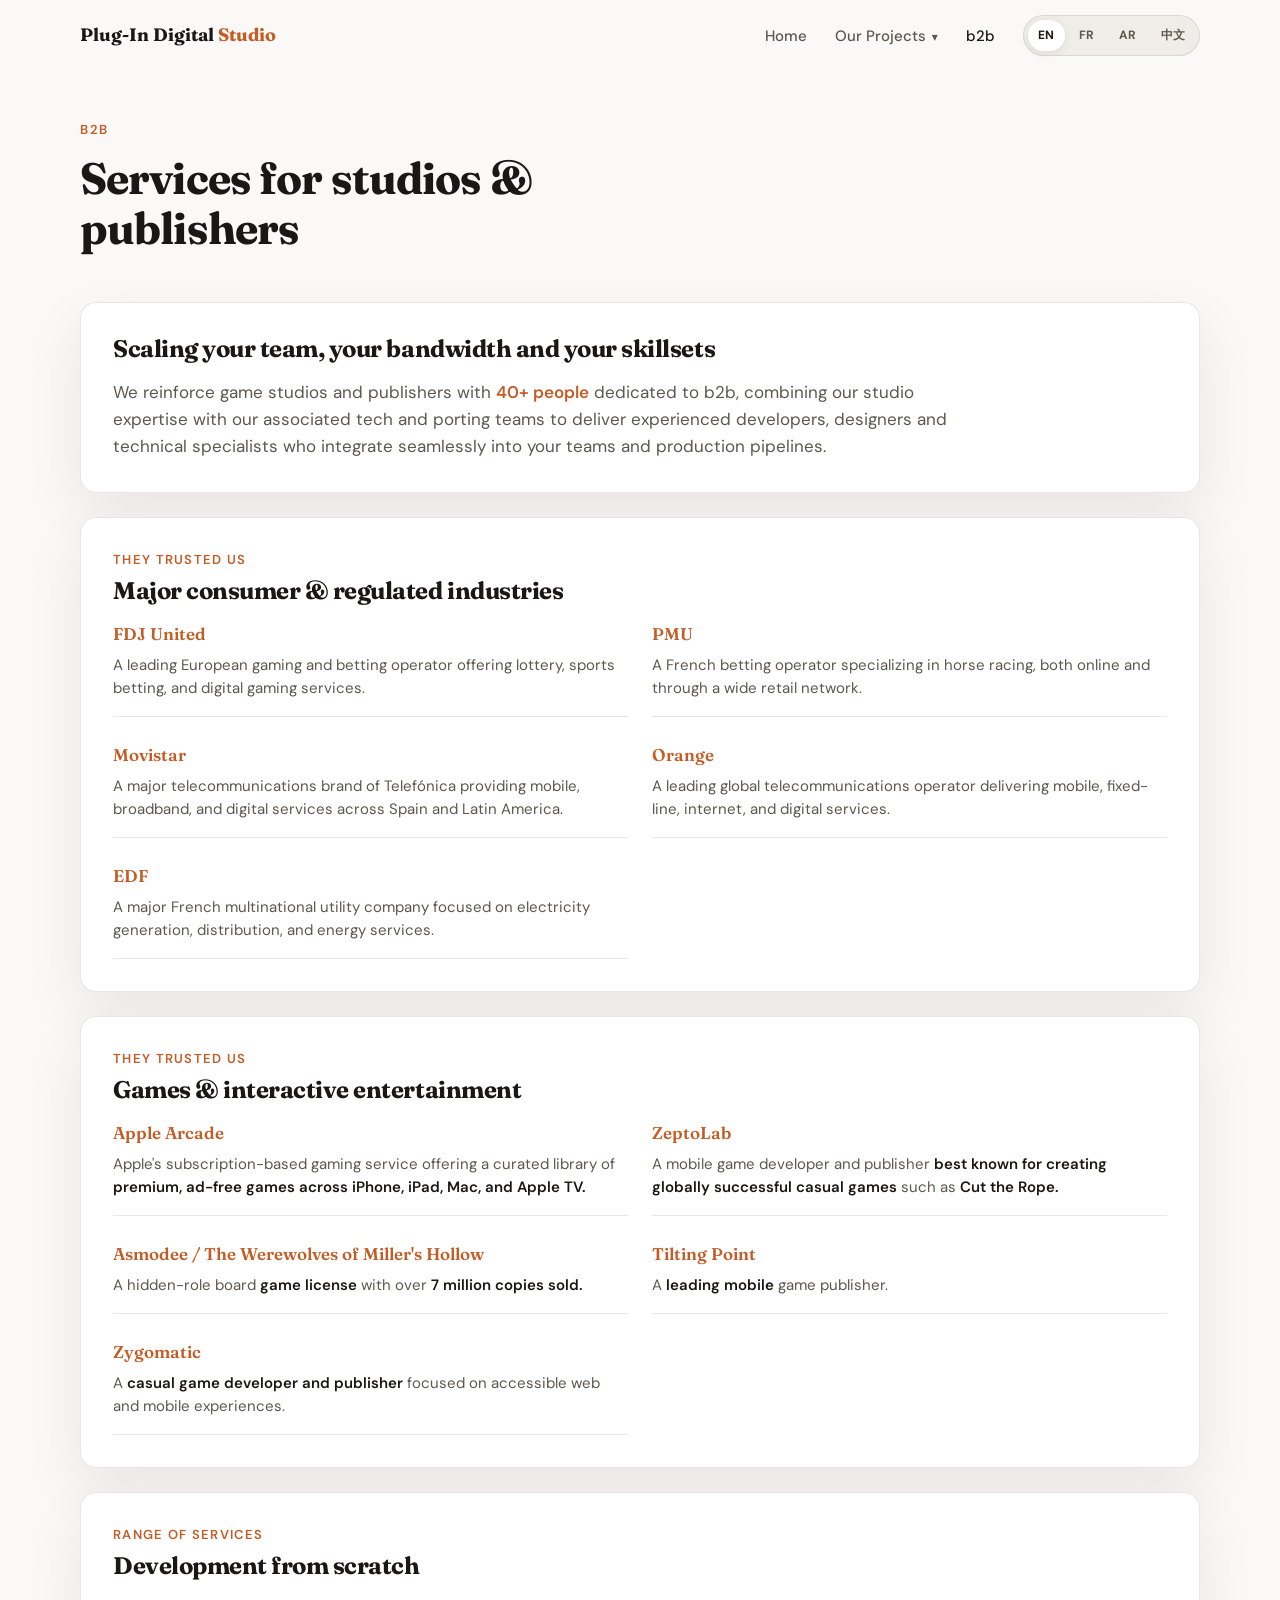
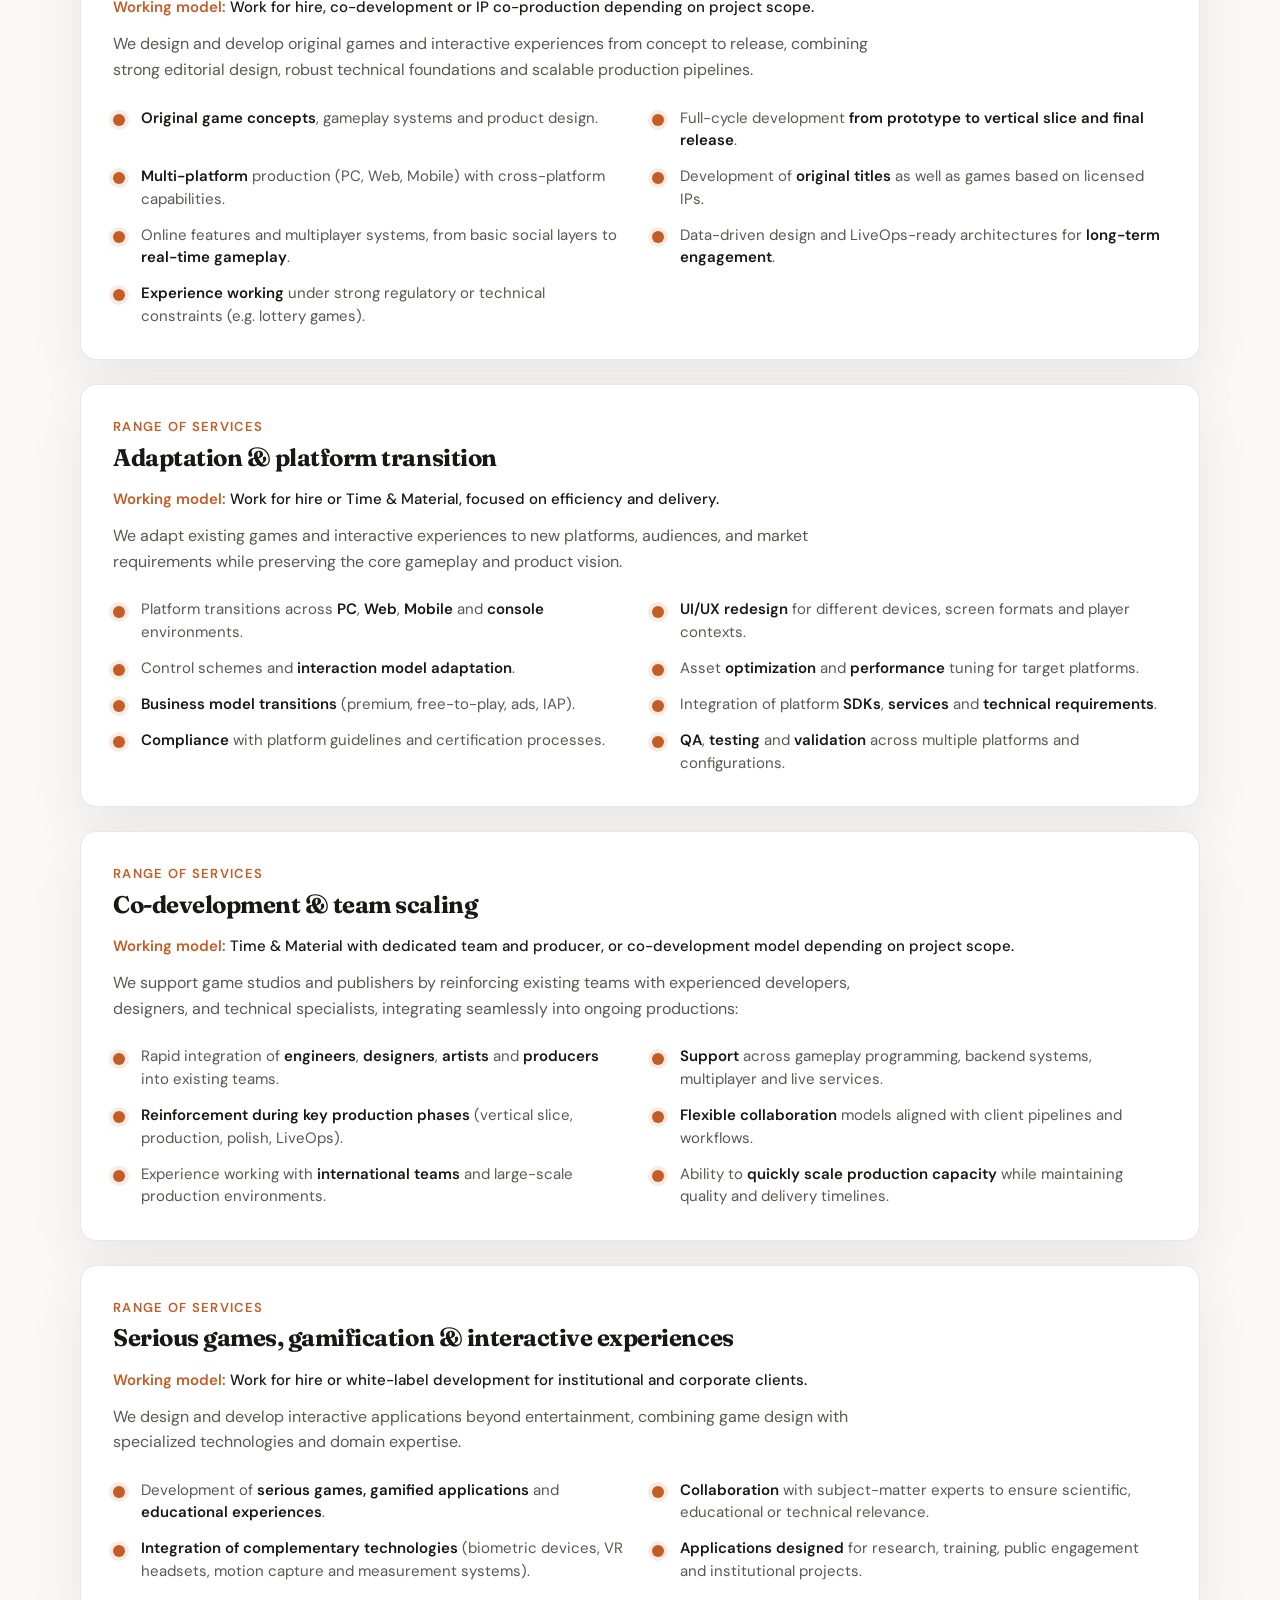
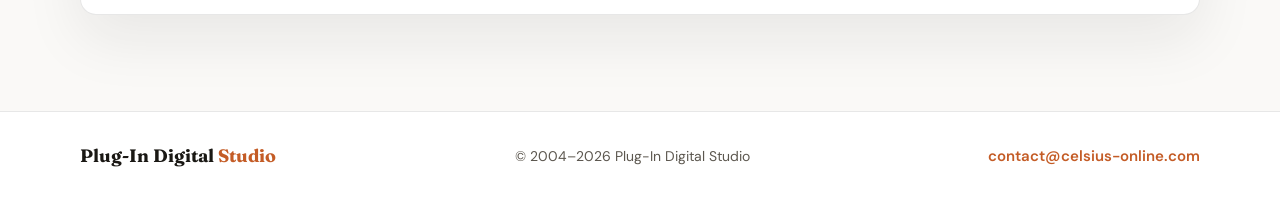
==== b2b.html @ a4745e7a "Add files via upload" ====
<!DOCTYPE html>
<html lang="en">
<head>
  <meta charset="UTF-8">
  <meta name="viewport" content="width=device-width, initial-scale=1.0">
  <meta name="description" content="Plug-In Digital Studio b2b — Services for studios and publishers.">
  <title>b2b — Plug-In Digital Studio</title>
  <link rel="preconnect" href="https://fonts.googleapis.com">
  <link rel="preconnect" href="https://fonts.gstatic.com" crossorigin>
  <link href="https://fonts.googleapis.com/css2?family=DM+Sans:ital,opsz,wght@0,9..40,400;0,9..40,500;0,9..40,600;0,9..40,700;1,9..40,400&family=Fraunces:opsz,wght@9..144,600;9..144,700&family=Noto+Sans+Arabic:wght@400;500;600;700&family=Noto+Sans+SC:wght@400;500;600;700&display=swap" rel="stylesheet">
  <link rel="stylesheet" href="styles.css">
</head>
<body class="page-b2b">
  <header class="header">
    <nav class="nav container">
      <a class="logo logo-b2b" href="index.html">Plug-In Digital <span>Studio</span></a>
      <button class="nav-toggle" aria-label="Menu" aria-expanded="false">
        <span></span>
        <span></span>
        <span></span>
      </button>
      <ul class="nav-links">
        <li><a href="index.html" data-i18n="nav.home">Home</a></li>
        <li class="nav-dropdown">
          <button class="nav-dropdown-toggle" type="button" aria-expanded="false" data-i18n="nav.projects">
            Our Projects
          </button>
          <ul class="nav-dropdown-menu">
            <li><a href="index.html#project-rk" data-i18n="projects.rk.title">Renaissance Kingdoms</a></li>
            <li><a href="index.html#project-mutants" data-i18n="projects.mutants.title">Mutants: Genetic Gladiators</a></li>
            <li><a href="index.html#project-werewolves" data-i18n="projects.werewolves.title">The Werewolves of Millers Hollow Online</a></li>
            <li><a href="index.html#project-masterchef" data-i18n="projects.masterchef.title">MasterChef: Let's Cook!</a></li>
            <li><a href="index.html#project-coming-soon" data-i18n="projects.coming.nav">Coming soon</a></li>
          </ul>
        </li>
        <li><a href="b2b.html" class="nav-current" aria-current="page">b2b</a></li>
        <li class="lang-switch" aria-label="Language">
          <button type="button" class="lang-btn" data-lang="en" aria-pressed="true">EN</button>
          <button type="button" class="lang-btn" data-lang="fr" aria-pressed="false">FR</button>
          <button type="button" class="lang-btn" data-lang="ar" aria-pressed="false">AR</button>
          <button type="button" class="lang-btn" data-lang="zh" aria-pressed="false">中文</button>
        </li>
      </ul>
    </nav>
  </header>

  <main>
    <section class="section page-b2b-main" id="b2b">
      <div class="container">
        <div class="section-header">
          <p class="eyebrow">b2b</p>
          <h2 data-i18n="b2b.heading">Services for studios &amp; publishers</h2>
        </div>

        <div class="b2b-list">
          <article class="b2b-card b2b-card-lead reveal">
            <h3 data-i18n="b2b.lead.title">Scaling your team, your bandwidth and your skillsets</h3>
            <p class="b2b-intro" data-i18n-html="b2b.lead.text">
              We reinforce game studios and publishers with <span class="text-accent">40+ people</span> dedicated to b2b,
              combining our studio expertise with our associated tech and porting teams to deliver experienced developers,
              designers and technical specialists who integrate seamlessly into your teams and production pipelines.
            </p>
          </article>

          <article class="b2b-card reveal">
            <p class="b2b-ref-label" data-i18n="b2b.refs.label">They trusted us</p>
            <h3 data-i18n="b2b.refs.industry.title">Major consumer &amp; regulated industries</h3>
            <ul class="b2b-refs">
              <li>
                <span class="b2b-ref-name">FDJ United</span>
                <p data-i18n="b2b.refs.industry.fdj">A leading European gaming and betting operator offering lottery, sports betting, and digital gaming services.</p>
              </li>
              <li>
                <span class="b2b-ref-name">PMU</span>
                <p data-i18n="b2b.refs.industry.pmu">A French betting operator specializing in horse racing, both online and through a wide retail network.</p>
              </li>
              <li>
                <span class="b2b-ref-name">Movistar</span>
                <p data-i18n="b2b.refs.industry.movistar">A major telecommunications brand of Telefónica providing mobile, broadband, and digital services across Spain and Latin America.</p>
              </li>
              <li>
                <span class="b2b-ref-name">Orange</span>
                <p data-i18n="b2b.refs.industry.orange">A leading global telecommunications operator delivering mobile, fixed-line, internet, and digital services.</p>
              </li>
              <li>
                <span class="b2b-ref-name">EDF</span>
                <p data-i18n="b2b.refs.industry.edf">A major French multinational utility company focused on electricity generation, distribution, and energy services.</p>
              </li>
            </ul>
          </article>

          <article class="b2b-card reveal">
            <p class="b2b-ref-label" data-i18n="b2b.refs.label">They trusted us</p>
            <h3 data-i18n="b2b.refs.games.title">Games &amp; interactive entertainment</h3>
            <ul class="b2b-refs">
              <li>
                <span class="b2b-ref-name">Apple Arcade</span>
                <p data-i18n-html="b2b.refs.games.arcade"></p>
              </li>
              <li>
                <span class="b2b-ref-name">ZeptoLab</span>
                <p data-i18n-html="b2b.refs.games.zeptolab"></p>
              </li>
              <li>
                <span class="b2b-ref-name">Asmodee / The Werewolves of Miller's Hollow</span>
                <p data-i18n-html="b2b.refs.games.asmodee"></p>
              </li>
              <li>
                <span class="b2b-ref-name">Tilting Point</span>
                <p data-i18n-html="b2b.refs.games.tilting"></p>
              </li>
              <li>
                <span class="b2b-ref-name">Zygomatic</span>
                <p data-i18n-html="b2b.refs.games.zygomatic"></p>
              </li>
            </ul>
          </article>

          <article class="b2b-card reveal">
            <p class="b2b-ref-label" data-i18n="b2b.services.label">Range of services</p>
            <h3 data-i18n="b2b.block1.title">Development from scratch</h3>
            <p class="b2b-model" data-i18n-html="b2b.block1.model"></p>
            <p class="b2b-intro" data-i18n="b2b.block1.intro"></p>
            <ul class="b2b-points">
              <li data-i18n-html="b2b.block1.p1"></li>
              <li data-i18n-html="b2b.block1.p2"></li>
              <li data-i18n-html="b2b.block1.p3"></li>
              <li data-i18n-html="b2b.block1.p4"></li>
              <li data-i18n-html="b2b.block1.p5"></li>
              <li data-i18n-html="b2b.block1.p6"></li>
              <li data-i18n-html="b2b.block1.p7"></li>
            </ul>
          </article>

          <article class="b2b-card reveal">
            <p class="b2b-ref-label" data-i18n="b2b.services.label">Range of services</p>
            <h3 data-i18n="b2b.block2.title">Adaptation &amp; platform transition</h3>
            <p class="b2b-model" data-i18n-html="b2b.block2.model"></p>
            <p class="b2b-intro" data-i18n="b2b.block2.intro"></p>
            <ul class="b2b-points">
              <li data-i18n-html="b2b.block2.p1"></li>
              <li data-i18n-html="b2b.block2.p2"></li>
              <li data-i18n-html="b2b.block2.p3"></li>
              <li data-i18n-html="b2b.block2.p4"></li>
              <li data-i18n-html="b2b.block2.p5"></li>
              <li data-i18n-html="b2b.block2.p6"></li>
              <li data-i18n-html="b2b.block2.p7"></li>
              <li data-i18n-html="b2b.block2.p8"></li>
            </ul>
          </article>

          <article class="b2b-card reveal">
            <p class="b2b-ref-label" data-i18n="b2b.services.label">Range of services</p>
            <h3 data-i18n="b2b.block3.title">Co-development &amp; team scaling</h3>
            <p class="b2b-model" data-i18n-html="b2b.block3.model"></p>
            <p class="b2b-intro" data-i18n="b2b.block3.intro"></p>
            <ul class="b2b-points">
              <li data-i18n-html="b2b.block3.p1"></li>
              <li data-i18n-html="b2b.block3.p2"></li>
              <li data-i18n-html="b2b.block3.p3"></li>
              <li data-i18n-html="b2b.block3.p4"></li>
              <li data-i18n-html="b2b.block3.p5"></li>
              <li data-i18n-html="b2b.block3.p6"></li>
            </ul>
          </article>

          <article class="b2b-card reveal">
            <p class="b2b-ref-label" data-i18n="b2b.services.label">Range of services</p>
            <h3 data-i18n="b2b.block4.title">Serious games, gamification &amp; interactive experiences</h3>
            <p class="b2b-model" data-i18n-html="b2b.block4.model"></p>
            <p class="b2b-intro" data-i18n="b2b.block4.intro"></p>
            <ul class="b2b-points">
              <li data-i18n-html="b2b.block4.p1"></li>
              <li data-i18n-html="b2b.block4.p2"></li>
              <li data-i18n-html="b2b.block4.p3"></li>
              <li data-i18n-html="b2b.block4.p4"></li>
            </ul>
          </article>
        </div>
      </div>
    </section>
  </main>

  <footer class="footer">
    <div class="container footer-inner">
      <a class="logo logo-b2b" href="index.html">Plug-In Digital <span>Studio</span></a>
      <p class="footer-copy">&copy; 2004–2026 Plug-In Digital Studio</p>
      <a class="footer-email" href="mailto:contact@celsius-online.com">contact@celsius-online.com</a>
    </div>
  </footer>

  <script src="locales-ar-zh.js"></script>
  <script src="script.js"></script>
</body>
</html>
---- styles.css ----
:root {
  --bg: #faf9f7;
  --bg-alt: #f0ede8;
  --surface: #ffffff;
  --text: #1a1814;
  --text-muted: #5c574f;
  --accent: #c45c26;
  --accent-dark: #9a4518;
  --accent-soft: rgba(196, 92, 38, 0.12);
  --border: rgba(26, 24, 20, 0.1);
  --shadow: 0 24px 60px rgba(26, 24, 20, 0.08);
  --radius: 16px;
  --font-sans: "DM Sans", system-ui, sans-serif;
  --font-display: "Fraunces", Georgia, serif;
  --container: min(1120px, calc(100% - 2.5rem));
  --header-h: 72px;
}

*,
*::before,
*::after {
  box-sizing: border-box;
}

html {
  scroll-behavior: smooth;
}

body {
  margin: 0;
  font-family: var(--font-sans);
  font-size: 1rem;
  line-height: 1.6;
  color: var(--text);
  background: var(--bg);
}

img {
  max-width: 100%;
  display: block;
}

a {
  color: inherit;
  text-decoration: none;
}

ul,
ol {
  list-style: none;
  margin: 0;
  padding: 0;
}

button {
  font: inherit;
}

.container {
  width: var(--container);
  margin-inline: auto;
}

.eyebrow {
  margin: 0 0 0.75rem;
  font-size: 0.8125rem;
  font-weight: 600;
  letter-spacing: 0.12em;
  text-transform: uppercase;
  color: var(--accent);
}

h1, h2, h3 {
  font-family: var(--font-display);
  line-height: 1.15;
  letter-spacing: -0.02em;
}

h1 {
  margin: 0;
  font-size: clamp(2.5rem, 6vw, 4.25rem);
  max-width: 16ch;
}

h2 {
  margin: 0;
  font-size: clamp(1.875rem, 4vw, 2.75rem);
  max-width: 20ch;
}

h3 {
  margin: 0 0 0.75rem;
  font-size: clamp(1.375rem, 3vw, 1.75rem);
}

p {
  margin: 0;
}

.section {
  padding: 6rem 0;
}

.section-alt {
  background: var(--bg-alt);
}

.section-header {
  margin-bottom: 3rem;
}

.section-lead {
  margin-top: 1rem;
  max-width: 58ch;
  color: var(--text-muted);
  font-size: 1.0625rem;
}

.btn {
  display: inline-flex;
  align-items: center;
  justify-content: center;
  gap: 0.5rem;
  padding: 0.875rem 1.5rem;
  border-radius: 999px;
  font-weight: 600;
  font-size: 0.9375rem;
  border: 1px solid transparent;
  cursor: pointer;
  transition: transform 0.2s ease, background 0.2s ease, border-color 0.2s ease, color 0.2s ease;
}

.btn:hover {
  transform: translateY(-2px);
}

.btn-primary {
  background: var(--accent);
  color: #fff;
}

.btn-primary:hover {
  background: var(--accent-dark);
}

.btn-ghost {
  background: transparent;
  border-color: var(--border);
  color: var(--text);
}

.btn-ghost:hover {
  border-color: var(--text);
}

.header {
  position: fixed;
  inset: 0 0 auto;
  z-index: 100;
  height: var(--header-h);
  background: rgba(250, 249, 247, 0.92);
  backdrop-filter: blur(12px);
  border-bottom: 1px solid transparent;
  transition: border-color 0.2s ease, box-shadow 0.2s ease;
}

.header.scrolled {
  border-color: var(--border);
  box-shadow: 0 8px 30px rgba(26, 24, 20, 0.04);
}

.nav {
  display: flex;
  align-items: center;
  justify-content: space-between;
  height: 100%;
}

.logo {
  font-family: var(--font-display);
  font-size: 1.375rem;
  font-weight: 700;
}

.logo span {
  color: var(--accent);
}

.text-accent {
  color: var(--accent);
  font-weight: 600;
}

.logo-b2b {
  font-size: 1.125rem;
  line-height: 1.25;
}

.nav-links {
  display: flex;
  align-items: center;
  gap: 1.75rem;
}

.nav-links > li > a,
.nav-dropdown-toggle {
  font-size: 0.9375rem;
  font-weight: 500;
  color: var(--text-muted);
  background: none;
  border: none;
  cursor: pointer;
  padding: 0;
  transition: color 0.2s ease;
}

.nav-links > li > a:hover,
.nav-dropdown-toggle:hover {
  color: var(--text);
}

.nav-dropdown {
  position: relative;
}

.nav-dropdown-toggle::after {
  content: "▾";
  margin-left: 0.35rem;
  font-size: 0.75rem;
}

.nav-dropdown-menu {
  position: absolute;
  top: 100%;
  left: 50%;
  transform: translateX(-50%);
  min-width: 280px;
  padding: 0.75rem 0.5rem 0.5rem;
  background: transparent;
  border: none;
  border-radius: 0;
  box-shadow: none;
  opacity: 0;
  pointer-events: none;
  transition: opacity 0.2s ease;
}

.nav-dropdown-menu::before {
  content: "";
  position: absolute;
  top: 0;
  left: 0;
  right: 0;
  height: 0.75rem;
}

.nav-dropdown-menu li {
  background: var(--surface);
  border: 1px solid var(--border);
  border-radius: 12px;
  box-shadow: var(--shadow);
  overflow: hidden;
}

.nav-dropdown.open .nav-dropdown-menu,
.nav-dropdown.is-hover .nav-dropdown-menu {
  opacity: 1;
  pointer-events: auto;
}

.nav-dropdown-menu a {
  display: block;
  padding: 0.75rem 1rem;
  border-radius: 8px;
  font-size: 0.875rem;
  color: var(--text-muted);
  transition: background 0.2s ease, color 0.2s ease;
}

.nav-dropdown-menu a:hover {
  background: var(--accent-soft);
  color: var(--text);
}

.lang-switch {
  display: flex;
  gap: 0.25rem;
  padding: 0.25rem;
  background: var(--bg-alt);
  border-radius: 999px;
  border: 1px solid var(--border);
}

.lang-btn {
  padding: 0.35rem 0.65rem;
  border: none;
  border-radius: 999px;
  background: transparent;
  color: var(--text-muted);
  font-size: 0.75rem;
  font-weight: 700;
  cursor: pointer;
  transition: background 0.2s ease, color 0.2s ease;
}

.lang-btn.active {
  background: var(--surface);
  color: var(--text);
  box-shadow: 0 2px 8px rgba(26, 24, 20, 0.08);
}

.nav-toggle {
  display: none;
  flex-direction: column;
  gap: 5px;
  padding: 0.5rem;
  background: none;
  border: none;
  cursor: pointer;
}

.nav-toggle span {
  display: block;
  width: 22px;
  height: 2px;
  background: var(--text);
  border-radius: 2px;
  transition: transform 0.2s ease, opacity 0.2s ease;
}

.hero {
  position: relative;
  min-height: 100vh;
  display: flex;
  align-items: center;
  padding-top: var(--header-h);
  overflow: hidden;
}

.hero-bg {
  position: absolute;
  inset: 0;
  background:
    radial-gradient(circle at 80% 20%, rgba(196, 92, 38, 0.18), transparent 45%),
    radial-gradient(circle at 10% 80%, rgba(26, 24, 20, 0.06), transparent 40%),
    linear-gradient(180deg, #fff 0%, var(--bg) 100%);
  pointer-events: none;
}

.hero-content {
  position: relative;
  padding: 4rem 0 5rem;
}

.hero-slides {
  position: relative;
  min-height: clamp(6rem, 18vw, 9rem);
  margin-bottom: 1.25rem;
}

.hero-slide {
  position: absolute;
  inset: 0;
  opacity: 0;
  transform: translateY(12px);
  transition: opacity 0.6s ease, transform 0.6s ease;
}

.hero-slide.active {
  opacity: 1;
  transform: translateY(0);
}

.hero-text {
  max-width: 58ch;
  margin-bottom: 2rem;
  font-size: 1.0625rem;
  color: var(--text-muted);
}

.hero-actions {
  display: flex;
  flex-wrap: wrap;
  gap: 1rem;
  margin-bottom: 4rem;
}

.hero-stats {
  display: grid;
  grid-template-columns: repeat(3, minmax(0, 1fr));
  gap: 1.5rem;
  max-width: 720px;
  padding-top: 2rem;
  border-top: 1px solid var(--border);
}

.stat strong {
  display: block;
  font-family: var(--font-display);
  font-size: 2rem;
  line-height: 1;
  margin-bottom: 0.35rem;
}

.stat span {
  font-size: 0.875rem;
  color: var(--text-muted);
}

.project-list {
  display: grid;
  gap: 0;
}

.project-card {
  padding: 4rem 0;
  border-top: 1px solid var(--border);
}

.project-card-alt {
  background: var(--bg-alt);
}

.project-visual {
  position: relative;
  min-height: 320px;
  margin-bottom: 2rem;
  background-size: cover;
  background-position: center;
  display: flex;
  align-items: center;
  justify-content: center;
}

.project-visual::after {
  content: "";
  position: absolute;
  inset: 0;
  background: linear-gradient(180deg, rgba(26, 24, 20, 0.15), rgba(26, 24, 20, 0.55));
}

.project-logo {
  position: relative;
  z-index: 1;
  max-height: 120px;
  width: auto;
  filter: drop-shadow(0 8px 24px rgba(0, 0, 0, 0.35));
}

.project-visual-cover {
  background-size: cover;
  background-position: center center;
}

.project-visual-cover::after {
  background: linear-gradient(180deg, rgba(26, 24, 20, 0.05), rgba(26, 24, 20, 0.35));
}

.project-visual-soon {
  background-image: url("img/project-coming-soon.png");
  background-size: cover;
  background-position: center top;
}

.soon-badge {
  position: relative;
  z-index: 1;
  padding: 0.5rem 1rem;
  border-radius: 999px;
  background: rgba(255, 255, 255, 0.12);
  border: 1px solid rgba(255, 255, 255, 0.2);
  color: #fff;
  font-size: 0.8125rem;
  font-weight: 700;
  letter-spacing: 0.08em;
  text-transform: uppercase;
}

.project-body {
  max-width: 720px;
}

.project-tag {
  margin-bottom: 0.75rem;
  font-size: 0.8125rem;
  font-weight: 600;
  letter-spacing: 0.06em;
  text-transform: uppercase;
  color: var(--accent);
}

.project-body p {
  margin-bottom: 1.5rem;
  color: var(--text-muted);
}

.project-stats {
  margin-bottom: 1.5rem !important;
  padding: 1rem 1.25rem;
  border-left: 3px solid var(--accent);
  background: var(--accent-soft);
  font-weight: 600;
  font-size: 0.9375rem;
  color: var(--text) !important;
}

.project-body > .project-stats:last-child {
  margin-bottom: 0 !important;
}

.page-b2b-main {
  padding-top: calc(var(--header-h) + 3rem);
}

.nav-current {
  color: var(--text) !important;
  font-weight: 600;
}

.coming-hook {
  font-size: 1.25rem;
  font-weight: 600;
  color: var(--text) !important;
  font-family: var(--font-display);
}

.project-coming-soon {
  background: var(--surface);
}

.timeline {
  position: relative;
  display: grid;
  gap: 0;
  max-width: 760px;
}

.timeline::before {
  content: "";
  position: absolute;
  left: 4.5rem;
  top: 0.75rem;
  bottom: 0.75rem;
  width: 2px;
  background: var(--border);
}

.timeline-item {
  display: grid;
  grid-template-columns: 5rem 1fr;
  gap: 1.5rem;
  padding: 1.25rem 0;
}

.timeline-item time {
  font-family: var(--font-display);
  font-size: 1.125rem;
  font-weight: 700;
  color: var(--accent);
  text-align: right;
  padding-top: 0.1rem;
}

.timeline-item p {
  position: relative;
  padding-left: 1.5rem;
  color: var(--text-muted);
}

.timeline-item p a {
  color: var(--accent);
  font-weight: 600;
  transition: color 0.2s ease;
}

.timeline-item p a:hover {
  color: var(--accent-dark);
}

.timeline-item p::before {
  content: "";
  position: absolute;
  left: -0.45rem;
  top: 0.55rem;
  width: 0.65rem;
  height: 0.65rem;
  border-radius: 50%;
  background: var(--accent);
  box-shadow: 0 0 0 4px var(--accent-soft);
}

.b2b-card-lead .b2b-intro {
  margin-bottom: 0;
  font-size: 1.0625rem;
}

.b2b-refs {
  display: grid;
  grid-template-columns: repeat(2, minmax(0, 1fr));
  gap: 1.5rem;
  list-style: none;
  margin: 0;
  padding: 0;
}

.b2b-refs li {
  padding-bottom: 1rem;
  border-bottom: 1px solid var(--border);
}

.b2b-ref-name {
  display: block;
  margin-bottom: 0.4rem;
  font-family: var(--font-display);
  font-size: 1.0625rem;
  font-weight: 600;
  color: var(--accent);
}

.b2b-refs p {
  margin: 0;
  font-size: 0.9375rem;
  line-height: 1.55;
  color: var(--text-muted);
}

.b2b-refs strong {
  color: var(--text);
  font-weight: 600;
}

@media (max-width: 720px) {
  .b2b-refs {
    grid-template-columns: 1fr;
  }
}

.b2b-list {
  display: grid;
  gap: 1.5rem;
}

.b2b-card {
  background: var(--surface);
  border: 1px solid var(--border);
  border-radius: var(--radius);
  padding: 2rem;
  box-shadow: var(--shadow);
  transition: transform 0.25s ease, border-color 0.25s ease;
}

.b2b-card:hover {
  transform: translateY(-4px);
  border-color: rgba(196, 92, 38, 0.25);
}

.b2b-ref-label {
  margin: 0 0 0.35rem;
  font-size: 0.8125rem;
  font-weight: 600;
  letter-spacing: 0.1em;
  text-transform: uppercase;
  color: var(--accent);
}

.b2b-card h3 {
  margin-bottom: 1rem;
  font-size: clamp(1.25rem, 2.5vw, 1.5rem);
}

.b2b-model {
  margin-bottom: 0.75rem;
  font-size: 0.9375rem;
  font-weight: 500;
  color: var(--text);
}

.b2b-model strong {
  color: var(--accent);
  font-weight: 600;
}

.b2b-intro {
  margin-bottom: 1.5rem;
  max-width: 72ch;
  color: var(--text-muted);
}

.b2b-points {
  display: grid;
  grid-template-columns: repeat(2, minmax(0, 1fr));
  gap: 0.85rem 1.5rem;
}

.b2b-points li {
  position: relative;
  padding-left: 1.75rem;
  font-size: 0.9375rem;
  color: var(--text-muted);
  line-height: 1.5;
}

.b2b-points li::before {
  content: "";
  position: absolute;
  left: 0;
  top: 0.45rem;
  width: 0.75rem;
  height: 0.75rem;
  border-radius: 50%;
  background: var(--accent);
  box-shadow: 0 0 0 4px var(--accent-soft);
}

.b2b-points strong {
  color: var(--text);
  font-weight: 600;
}

@media (max-width: 720px) {
  .b2b-points {
    grid-template-columns: 1fr;
  }
}

.footer {
  padding: 2rem 0;
  border-top: 1px solid var(--border);
  background: var(--surface);
}

.footer-inner {
  display: flex;
  flex-wrap: wrap;
  align-items: center;
  justify-content: space-between;
  gap: 1rem;
}

.footer-copy {
  font-size: 0.875rem;
  color: var(--text-muted);
}

.footer-email {
  font-size: 0.9375rem;
  font-weight: 600;
  color: var(--accent);
  transition: color 0.2s ease;
}

.footer-email:hover {
  color: var(--accent-dark);
}

.reveal {
  opacity: 0;
  transform: translateY(24px);
  transition: opacity 0.6s ease, transform 0.6s ease;
}

.reveal.visible {
  opacity: 1;
  transform: translateY(0);
}

@media (max-width: 960px) {
  .hero-stats {
    grid-template-columns: 1fr;
    max-width: none;
  }

  .project-visual {
    min-height: 240px;
  }

  .timeline::before {
    left: 3.5rem;
  }

  .timeline-item {
    grid-template-columns: 4rem 1fr;
    gap: 1rem;
  }
}

@media (max-width: 720px) {
  .nav-toggle {
    display: flex;
  }

  .nav-links {
    position: fixed;
    inset: var(--header-h) 0 auto;
    flex-direction: column;
    align-items: stretch;
    gap: 0;
    padding: 1rem;
    background: rgba(250, 249, 247, 0.98);
    border-bottom: 1px solid var(--border);
    transform: translateY(-120%);
    opacity: 0;
    pointer-events: none;
    transition: transform 0.25s ease, opacity 0.25s ease;
  }

  .nav-links.open {
    transform: translateY(0);
    opacity: 1;
    pointer-events: auto;
  }

  .nav-links > li {
    border-bottom: 1px solid var(--border);
  }

  .nav-links > li > a,
  .nav-dropdown-toggle {
    display: block;
    padding: 1rem 0.5rem;
    width: 100%;
    text-align: left;
  }

  .nav-dropdown-menu {
    position: static;
    transform: none;
    opacity: 1;
    pointer-events: auto;
    box-shadow: none;
    border: none;
    padding: 0 0 0.5rem 1rem;
    min-width: 0;
    display: none;
    background: transparent;
  }

  .nav-dropdown-menu::before {
    display: none;
  }

  .nav-dropdown-menu li {
    background: none;
    border: none;
    box-shadow: none;
    border-radius: 0;
    overflow: visible;
  }

  .nav-dropdown.open .nav-dropdown-menu {
    display: block;
  }

  .lang-switch {
    align-self: flex-start;
    margin: 0.5rem;
  }

  .nav-toggle[aria-expanded="true"] span:nth-child(1) {
    transform: translateY(7px) rotate(45deg);
  }

  .nav-toggle[aria-expanded="true"] span:nth-child(2) {
    opacity: 0;
  }

  .nav-toggle[aria-expanded="true"] span:nth-child(3) {
    transform: translateY(-7px) rotate(-45deg);
  }

  .section {
    padding: 4.5rem 0;
  }

  .footer-inner {
    flex-direction: column;
    text-align: center;
  }
}

@media (hover: none), (pointer: coarse) {
  .nav-dropdown.is-hover .nav-dropdown-menu {
    opacity: 0;
    pointer-events: none;
  }

  .nav-dropdown.open .nav-dropdown-menu {
    opacity: 1;
    pointer-events: auto;
  }
}

html[lang="ar"] body,
html[lang="ar"] h1,
html[lang="ar"] h2,
html[lang="ar"] h3 {
  font-family: "Noto Sans Arabic", "DM Sans", system-ui, sans-serif;
}

html[lang="zh-CN"] body,
html[lang="zh-CN"] h1,
html[lang="zh-CN"] h2,
html[lang="zh-CN"] h3 {
  font-family: "Noto Sans SC", "DM Sans", system-ui, sans-serif;
}

html[dir="rtl"] .header,
html[dir="rtl"] .header .nav,
html[dir="rtl"] .header .nav-links,
html[dir="rtl"] .header .nav-dropdown-menu {
  direction: ltr;
}

html[dir="rtl"] .header .nav-links > li > a,
html[dir="rtl"] .header .nav-dropdown-toggle {
  text-align: left;
}

html[dir="rtl"] .timeline::before {
  left: auto;
  right: 4.5rem;
}

html[dir="rtl"] .timeline-item {
  grid-template-columns: 5rem 1fr;
}

html[dir="rtl"] .timeline-item time {
  text-align: left;
}

html[dir="rtl"] .timeline-item p {
  padding-left: 0;
  padding-right: 1.5rem;
}

html[dir="rtl"] .timeline-item p::before {
  left: auto;
  right: -0.45rem;
}

html[dir="rtl"] .b2b-points li,
html[dir="rtl"] .check-list li {
  padding-left: 0;
  padding-right: 1.75rem;
}

html[dir="rtl"] .b2b-points li::before {
  left: auto;
  right: 0;
}

html[dir="rtl"] .project-stats {
  border-left: none;
  border-right: 3px solid var(--accent);
}

html[dir="rtl"] .lang-btn[data-lang="zh"] {
  font-family: "Noto Sans SC", sans-serif;
}

@media (max-width: 960px) {
  html[dir="rtl"] .timeline::before {
    right: 3.5rem;
  }

  html[dir="rtl"] .timeline-item {
    grid-template-columns: 4rem 1fr;
  }
}

@media (max-width: 720px) {
  html[dir="rtl"] .header .nav-links > li > a,
  html[dir="rtl"] .header .nav-dropdown-toggle {
    text-align: left;
  }

  .lang-switch {
    flex-wrap: wrap;
  }

  .lang-btn {
    padding: 0.3rem 0.5rem;
    font-size: 0.6875rem;
  }
}
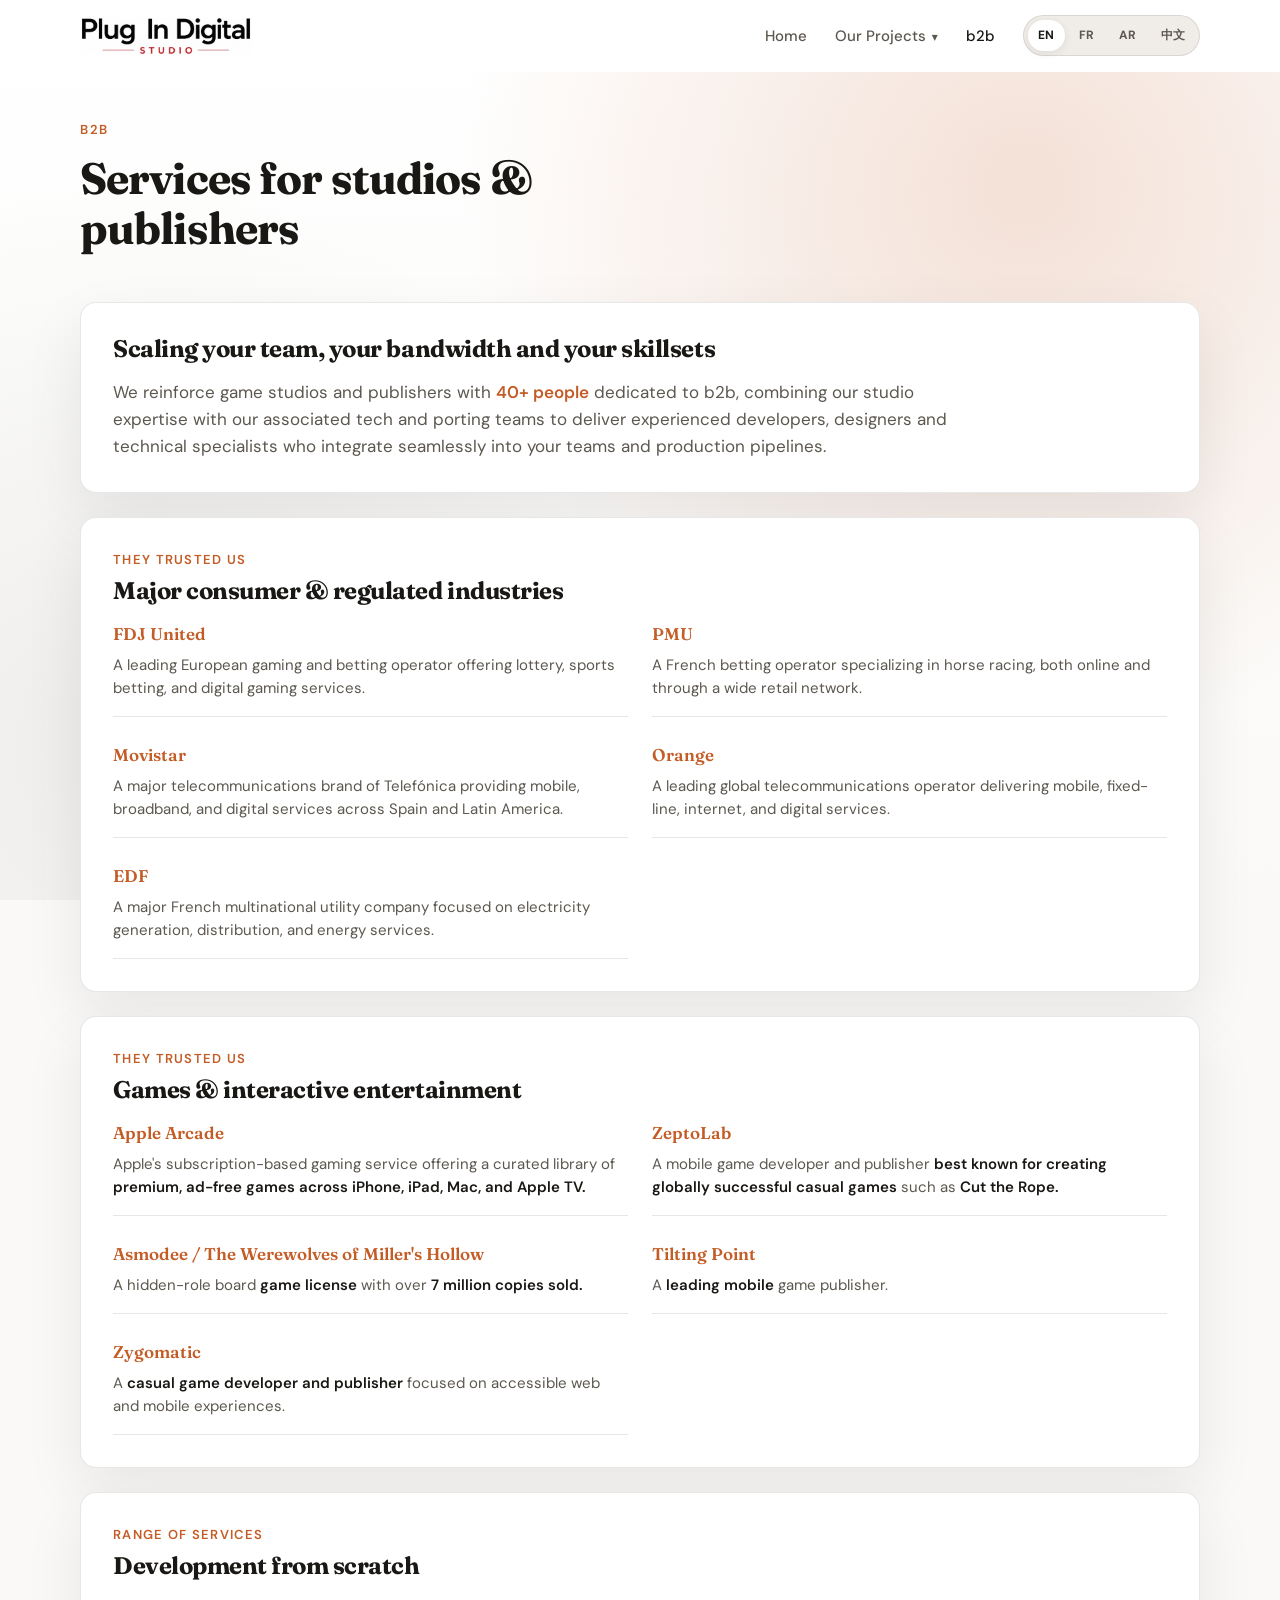
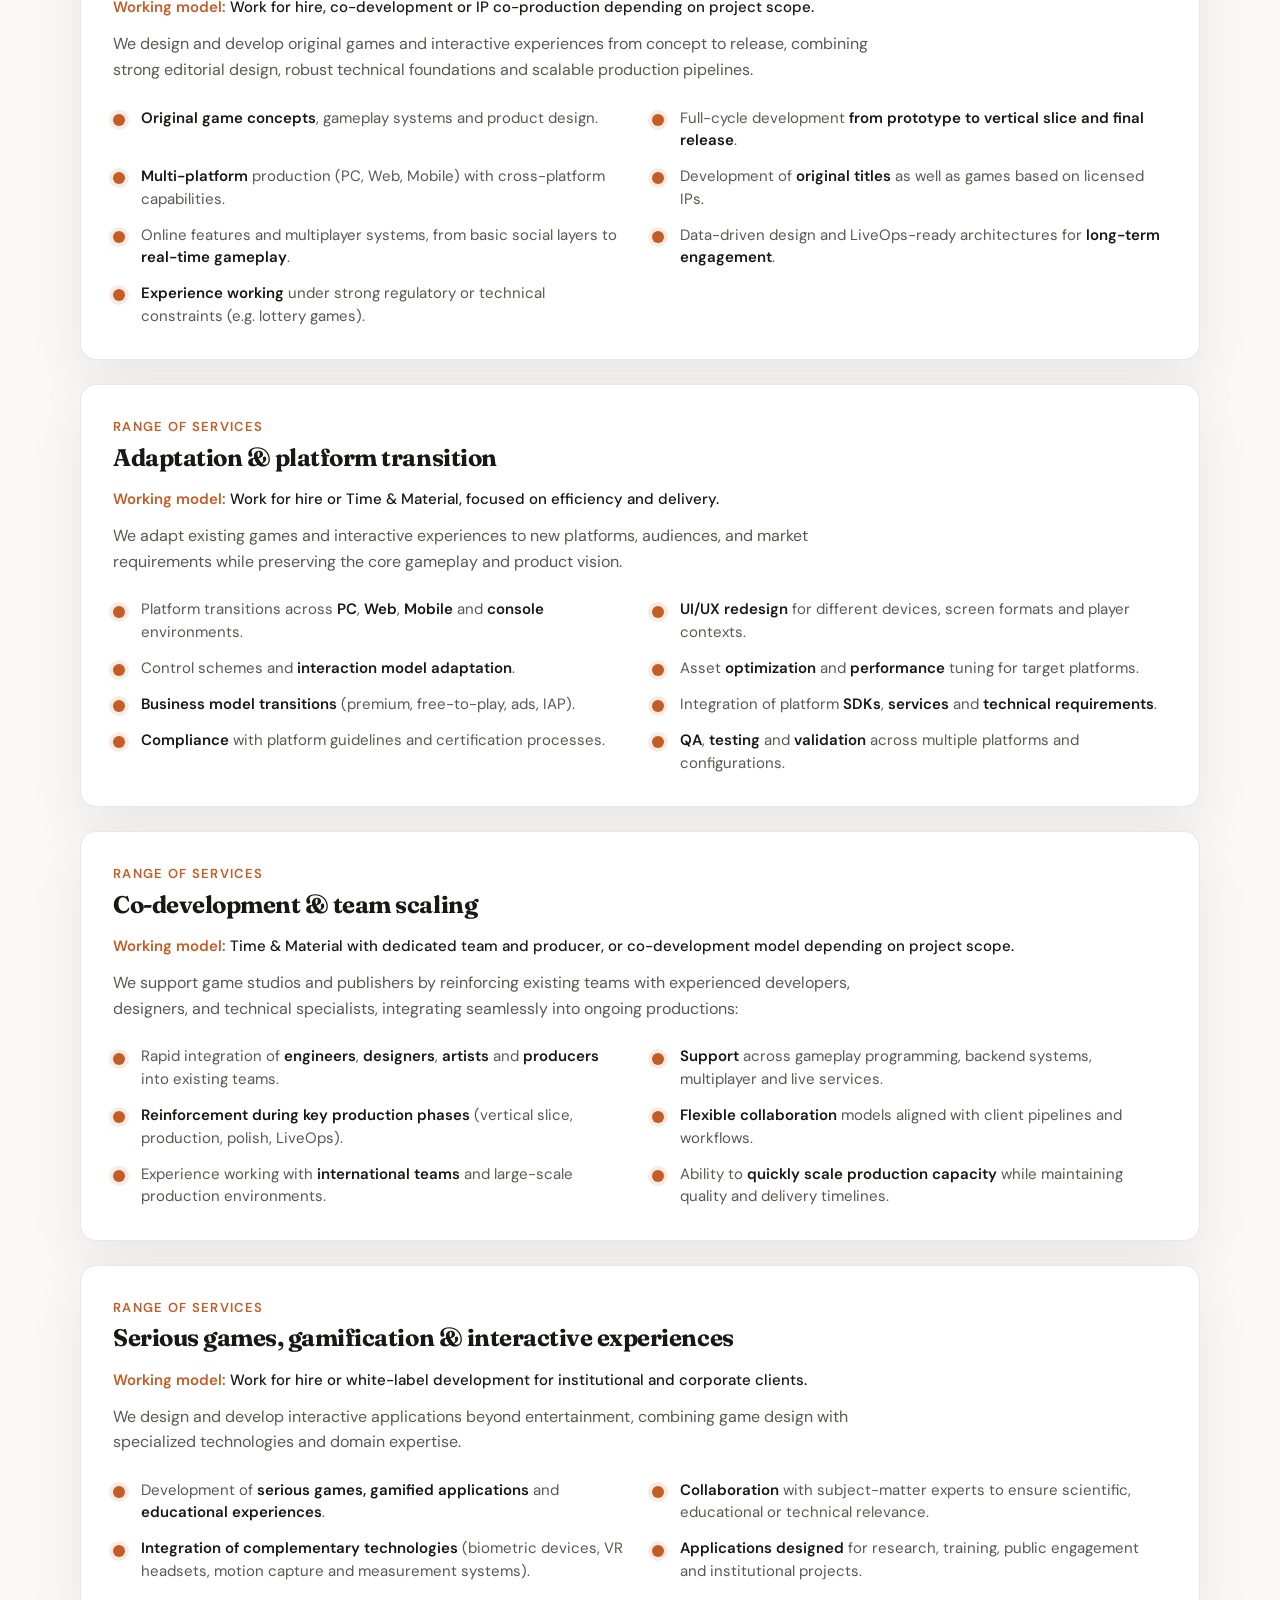
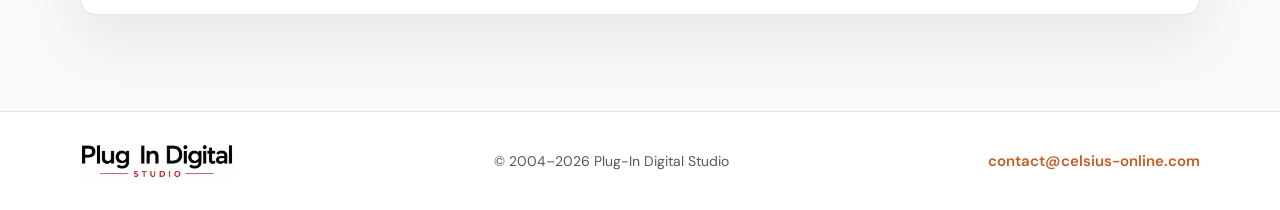
==== commit 708a9f52: "Add files via upload" ====
--- a/b2b.html
+++ b/b2b.html
@@ -13,7 +13,9 @@
 <body class="page-b2b">
   <header class="header">
     <nav class="nav container">
-      <a class="logo logo-b2b" href="index.html">Plug-In Digital <span>Studio</span></a>
+      <a class="logo logo-img logo-img-b2b" href="index.html" aria-label="Plug-In Digital Studio">
+        <img src="img/plug-in-digital-studio-logo.png" alt="Plug-In Digital Studio" />
+      </a>
       <button class="nav-toggle" aria-label="Menu" aria-expanded="false">
         <span></span>
         <span></span>
@@ -183,7 +185,9 @@
 
   <footer class="footer">
     <div class="container footer-inner">
-      <a class="logo logo-b2b" href="index.html">Plug-In Digital <span>Studio</span></a>
+      <a class="logo logo-img logo-img-b2b logo-img-footer" href="index.html" aria-label="Plug-In Digital Studio">
+        <img src="img/plug-in-digital-studio-logo.png" alt="Plug-In Digital Studio" />
+      </a>
       <p class="footer-copy">&copy; 2004–2026 Plug-In Digital Studio</p>
       <a class="footer-email" href="mailto:contact@celsius-online.com">contact@celsius-online.com</a>
     </div>
--- a/styles.css
+++ b/styles.css
@@ -4,9 +4,9 @@
   --surface: #ffffff;
   --text: #1a1814;
   --text-muted: #5c574f;
-  --accent: #c45c26;
-  --accent-dark: #9a4518;
-  --accent-soft: rgba(196, 92, 38, 0.12);
+  --accent: #4a7c59;
+  --accent-dark: #355a40;
+  --accent-soft: rgba(74, 124, 89, 0.12);
   --border: rgba(26, 24, 20, 0.1);
   --shadow: 0 24px 60px rgba(26, 24, 20, 0.08);
   --radius: 16px;
@@ -158,8 +158,7 @@
   inset: 0 0 auto;
   z-index: 100;
   height: var(--header-h);
-  background: rgba(250, 249, 247, 0.92);
-  backdrop-filter: blur(12px);
+  background: #ffffff;
   border-bottom: 1px solid transparent;
   transition: border-color 0.2s ease, box-shadow 0.2s ease;
 }
@@ -180,6 +179,8 @@
   font-family: var(--font-display);
   font-size: 1.375rem;
   font-weight: 700;
+  display: inline-flex;
+  align-items: center;
 }
 
 .logo span {
@@ -194,6 +195,39 @@
 .logo-b2b {
   font-size: 1.125rem;
   line-height: 1.25;
+}
+
+.logo-img img {
+  display: block;
+  height: 56px;
+  width: auto;
+}
+
+.logo-img-footer img {
+  height: 50px;
+}
+
+.logo-img-b2b img {
+  height: 38px;
+}
+
+.logo-img-b2b.logo-img-footer img {
+  height: 34px;
+}
+
+@media (max-width: 720px) {
+  .logo-img img {
+    height: 40px;
+  }
+  .logo-img-footer img {
+    height: 36px;
+  }
+  .logo-img-b2b img {
+    height: 29px;
+  }
+  .logo-img-b2b.logo-img-footer img {
+    height: 27px;
+  }
 }
 
 .nav-links {
@@ -341,7 +375,7 @@
   position: absolute;
   inset: 0;
   background:
-    radial-gradient(circle at 80% 20%, rgba(196, 92, 38, 0.18), transparent 45%),
+    radial-gradient(circle at 80% 20%, rgba(74, 124, 89, 0.18), transparent 45%),
     radial-gradient(circle at 10% 80%, rgba(26, 24, 20, 0.06), transparent 40%),
     linear-gradient(180deg, #fff 0%, var(--bg) 100%);
   pointer-events: none;
@@ -508,8 +542,35 @@
   margin-bottom: 0 !important;
 }
 
+body.page-b2b {
+  --accent: #c45c26;
+  --accent-dark: #9a4518;
+  --accent-soft: rgba(196, 92, 38, 0.12);
+}
+
 .page-b2b-main {
   padding-top: calc(var(--header-h) + 3rem);
+  position: relative;
+}
+
+.page-b2b-main::before {
+  content: "";
+  position: absolute;
+  top: 0;
+  left: 0;
+  right: 0;
+  height: 100vh;
+  background:
+    radial-gradient(circle at 80% 20%, rgba(196, 92, 38, 0.18), transparent 45%),
+    radial-gradient(circle at 10% 80%, rgba(26, 24, 20, 0.06), transparent 40%),
+    linear-gradient(180deg, #fff 0%, var(--bg) 100%);
+  pointer-events: none;
+  z-index: 0;
+}
+
+.page-b2b-main > .container {
+  position: relative;
+  z-index: 1;
 }
 
 .nav-current {
